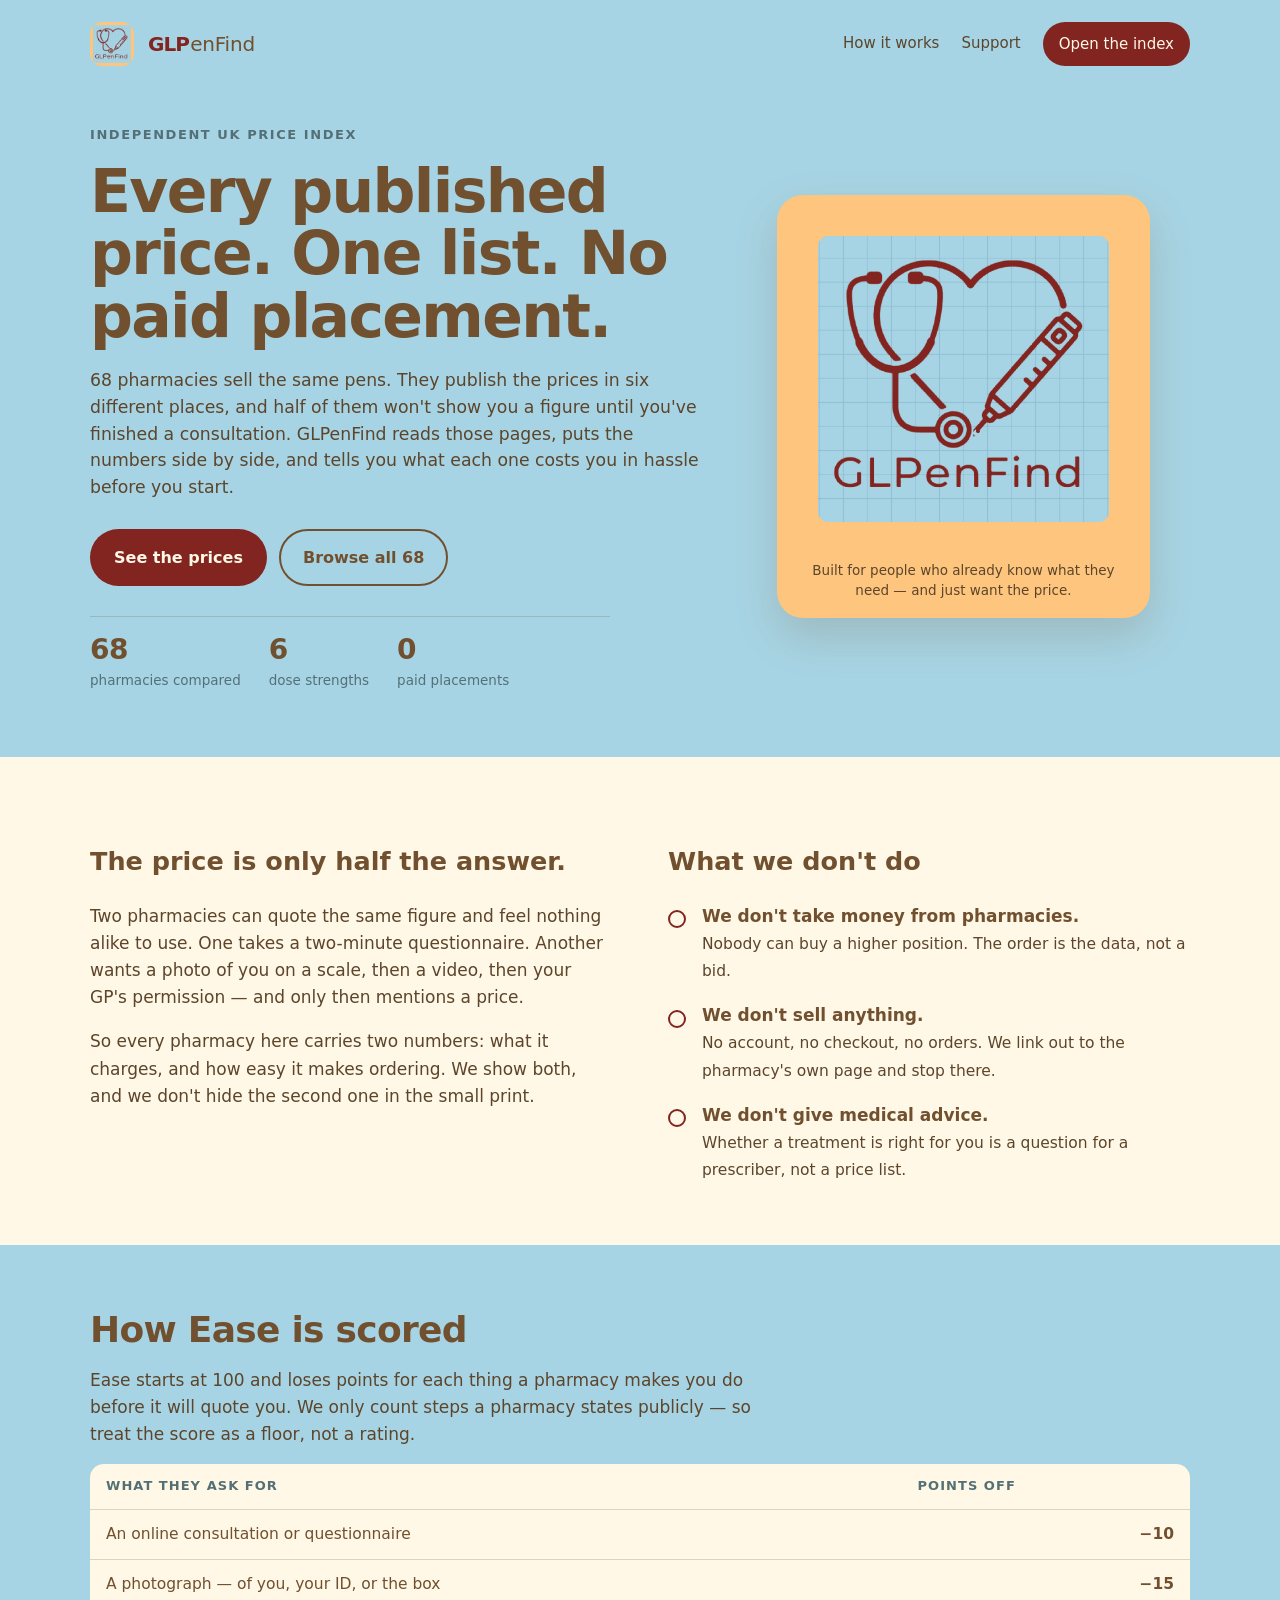
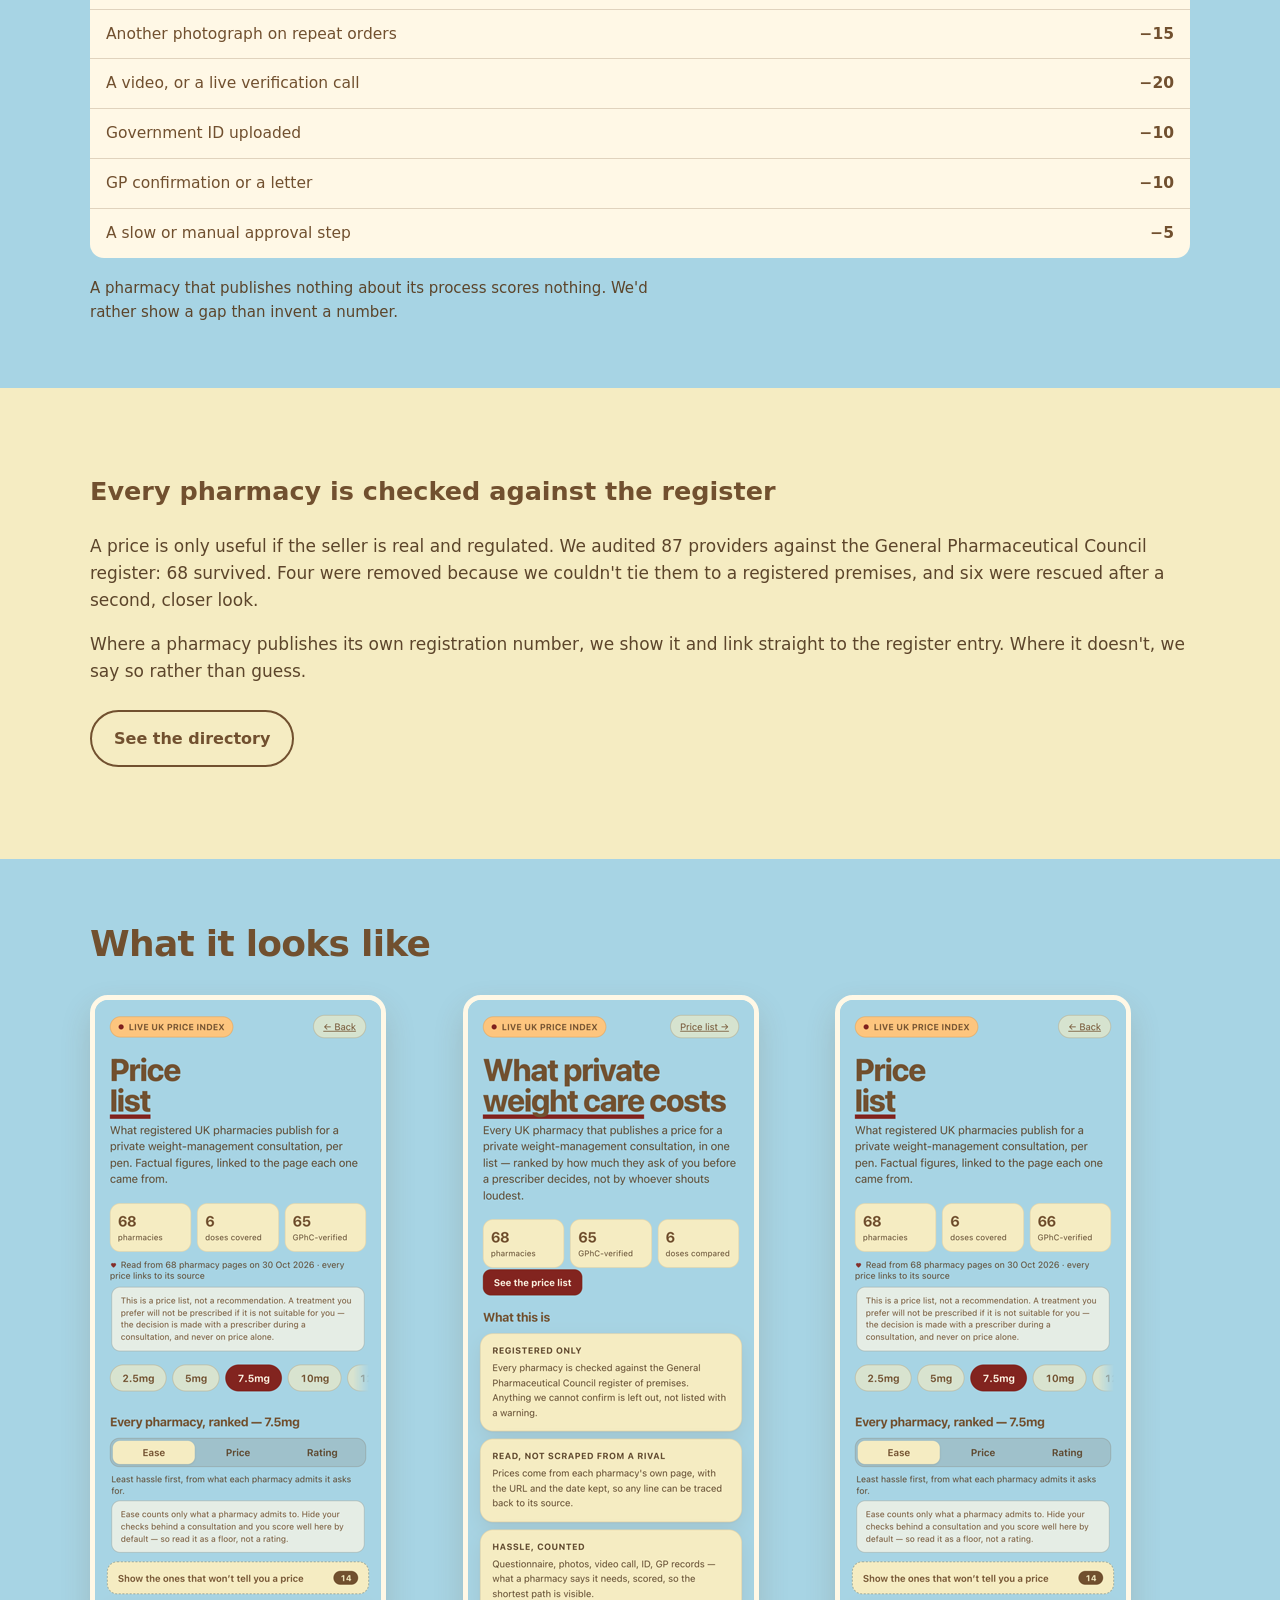
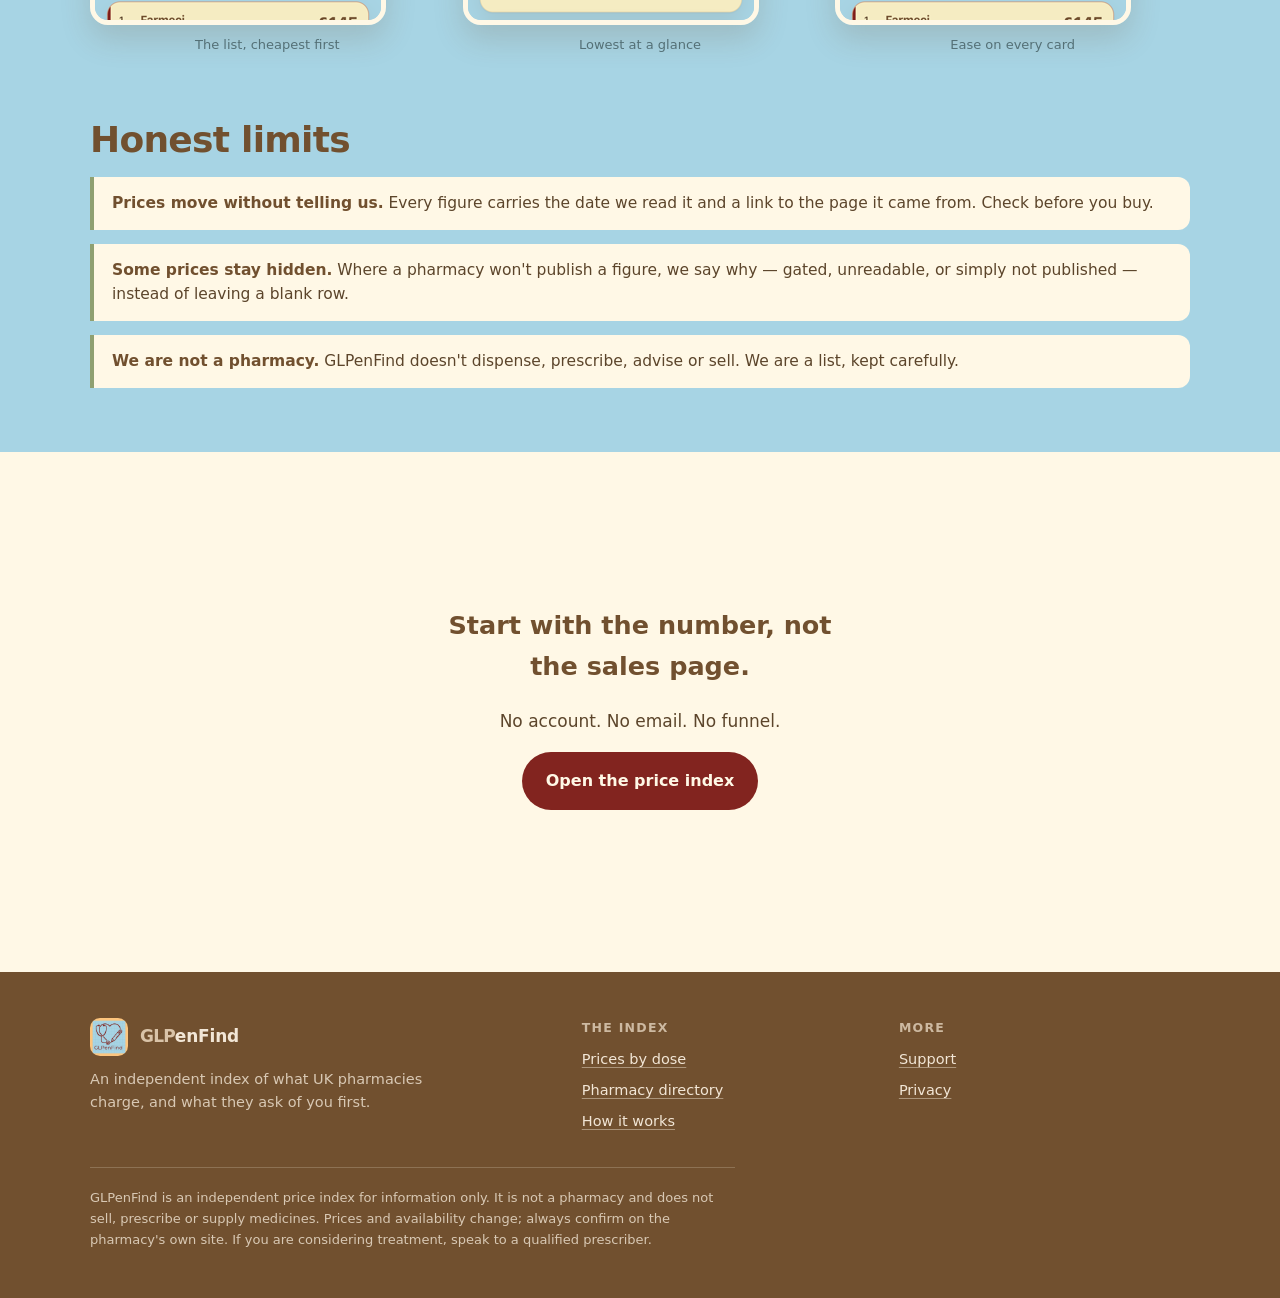
==== index.html @ df2f34f0 "GLPenFind: permanent home on the user Pages domain" ====
<!doctype html>
<html lang="en-GB">
<head>
<meta charset="utf-8">
<meta name="viewport" content="width=device-width, initial-scale=1">
<meta http-equiv="Cache-Control" content="no-store">
<title>GLPenFind — every published price, one list</title>
<meta name="description" content="An independent UK price index for weight-loss pens. 68 pharmacies, six dose strengths, ranked by what you pay and by how much they ask you to prove first.">
<meta name="theme-color" content="#a7d4e4">
<link rel="icon" href="icon-192.png">
<link rel="apple-touch-icon" href="apple-touch-icon.png">
<link rel="stylesheet" href="site.css?v=6">
<style>html{scroll-behavior:smooth}</style>
</head>
<body>
<a class="skip" href="#main">Skip to content</a>

<div class="wrap">
  <header class="masthead">
    <img class="mark" src="img/logo.png" alt="">
    <a class="wordmark" href="index.html"><span class="glp">GLP</span>enFind</a>
    <nav class="nav">
      <a href="how-it-works.html">How it works</a>
      <a href="support.html">Support</a>
      <a class="cta" href="prices.html">Open the index</a>
    </nav>
  </header>
</div>

<main id="main">
  <div class="wrap">
    <section class="hero">
      <div>
        <p class="eyebrow">Independent UK price index</p>
        <h1>Every published price. One list. No paid placement.</h1>
        <p class="lede">68 pharmacies sell the same pens. They publish the prices in six different places, and half of them won't show you a figure until you've finished a consultation. GLPenFind reads those pages, puts the numbers side by side, and tells you what each one costs you in hassle before you start.</p>
        <div class="actions">
          <a class="btn btn-solid" href="prices.html">See the prices</a>
          <a class="btn btn-ghost" href="pharmacies.html">Browse all 68</a>
        </div>
        <div class="stats">
          <div class="stat"><b>68</b><span>pharmacies compared</span></div>
          <div class="stat"><b>6</b><span>dose strengths</span></div>
          <div class="stat"><b>0</b><span>paid placements</span></div>
        </div>
      </div>

      <figure class="hero-art">
        <img src="img/logo-hero.png" alt="GLPenFind logo: a stethoscope and an injection pen forming a heart, on graph paper">
        <figcaption>Built for people who already know what they need — and just want the price.</figcaption>
      </figure>
    </section>
  </div>

  <div class="band">
    <div class="wrap twoup">
      <div>
        <h2>The price is only half the answer.</h2>
        <p class="sub">Two pharmacies can quote the same figure and feel nothing alike to use. One takes a two-minute questionnaire. Another wants a photo of you on a scale, then a video, then your GP's permission — and only then mentions a price.</p>
        <p class="sub">So every pharmacy here carries two numbers: what it charges, and how easy it makes ordering. We show both, and we don't hide the second one in the small print.</p>
      </div>
      <div>
        <h2>What we don't do</h2>
        <ul class="points">
          <li><b>We don't take money from pharmacies.</b><span>Nobody can buy a higher position. The order is the data, not a bid.</span></li>
          <li><b>We don't sell anything.</b><span>No account, no checkout, no orders. We link out to the pharmacy's own page and stop there.</span></li>
          <li><b>We don't give medical advice.</b><span>Whether a treatment is right for you is a question for a prescriber, not a price list.</span></li>
        </ul>
      </div>
    </div>
  </div>

  <div class="wrap">
    <section style="padding:64px 0">
      <h2>How Ease is scored</h2>
      <p class="sub">Ease starts at 100 and loses points for each thing a pharmacy makes you do before it will quote you. We only count steps a pharmacy states publicly — so treat the score as a floor, not a rating.</p>
      <table class="ease-table">
        <thead><tr><th>What they ask for</th><th>Points off</th></tr></thead>
        <tbody>
          <tr><td>An online consultation or questionnaire</td><td>−10</td></tr>
          <tr><td>A photograph — of you, your ID, or the box</td><td>−15</td></tr>
          <tr><td>Another photograph on repeat orders</td><td>−15</td></tr>
          <tr><td>A video, or a live verification call</td><td>−20</td></tr>
          <tr><td>Government ID uploaded</td><td>−10</td></tr>
          <tr><td>GP confirmation or a letter</td><td>−10</td></tr>
          <tr><td>A slow or manual approval step</td><td>−5</td></tr>
        </tbody>
      </table>
      <p class="sub" style="margin-top:18px;font-size:15px">A pharmacy that publishes nothing about its process scores nothing. We'd rather show a gap than invent a number.</p>
    </section>
  </div>

  <div class="band band-card">
    <div class="wrap">
      <h2>Every pharmacy is checked against the register</h2>
      <p class="sub">A price is only useful if the seller is real and regulated. We audited 87 providers against the General Pharmaceutical Council register: 68 survived. Four were removed because we couldn't tie them to a registered premises, and six were rescued after a second, closer look.</p>
      <p class="sub">Where a pharmacy publishes its own registration number, we show it and link straight to the register entry. Where it doesn't, we say so rather than guess.</p>
      <div class="actions" style="margin-top:24px">
        <a class="btn btn-ghost" href="pharmacies.html">See the directory</a>
      </div>
    </div>
  </div>

  <div class="wrap">
    <section style="padding:64px 0">
      <h2>What it looks like</h2>
      <div class="shots">
        <figure>
          <img src="img/shot-prices.png" alt="The price list screen, showing pharmacies ranked with prices per dose">
          <figcaption>The list, cheapest first</figcaption>
        </figure>
        <figure>
          <img src="img/shot-home.png" alt="The home screen showing the lowest price at each dose">
          <figcaption>Lowest at a glance</figcaption>
        </figure>
        <figure>
          <img src="img/shot-ease.png" alt="A pharmacy card showing its Ease score and rating">
          <figcaption>Ease on every card</figcaption>
        </figure>
      </div>
    </section>
  </div>

  <div class="wrap">
    <section style="padding:0 0 64px">
      <h2>Honest limits</h2>
      <ul class="limits">
        <li><b>Prices move without telling us.</b> Every figure carries the date we read it and a link to the page it came from. Check before you buy.</li>
        <li><b>Some prices stay hidden.</b> Where a pharmacy won't publish a figure, we say why — gated, unreadable, or simply not published — instead of leaving a blank row.</li>
        <li><b>We are not a pharmacy.</b> GLPenFind doesn't dispense, prescribe, advise or sell. We are a list, kept carefully.</li>
      </ul>
    </section>
  </div>

  <div class="band">
    <div class="wrap closer">
      <h2>Start with the number, not the sales page.</h2>
      <p class="sub">No account. No email. No funnel.</p>
      <div class="actions">
        <a class="btn btn-solid" href="prices.html">Open the price index</a>
      </div>
    </div>
  </div>
</main>

<footer>
  <div class="wrap">
    <div class="foot-grid">
      <div>
        <div class="foot-brand">
          <img class="mark" src="img/logo.png" alt="">
          <b><span class="glp">GLP</span>enFind</b>
        </div>
        <p style="margin:0;color:#d8c8b4;max-width:40ch">An independent index of what UK pharmacies charge, and what they ask of you first.</p>
      </div>
      <div>
        <h3>The index</h3>
        <ul>
          <li><a href="prices.html">Prices by dose</a></li>
          <li><a href="pharmacies.html">Pharmacy directory</a></li>
          <li><a href="how-it-works.html">How it works</a></li>
        </ul>
      </div>
      <div>
        <h3>More</h3>
        <ul>
          <li><a href="support.html">Support</a></li>
          <li><a href="privacy.html">Privacy</a></li>
        </ul>
      </div>
    </div>
    <p class="disclaimer">GLPenFind is an independent price index for information only. It is not a pharmacy and does not sell, prescribe or supply medicines. Prices and availability change; always confirm on the pharmacy's own site. If you are considering treatment, speak to a qualified prescriber.</p>
  </div>
</footer>
</body>
</html>
---- site.css ----
/* GLPenFind — marketing site. Palette: Apricot & Sky.
   Terracotta (#E1752B) appears only in the logo artwork: at 1.94:1 on the
   field it cannot carry text, so every word here sits in ink or oxblood. */

:root {
  --field: #a7d4e4;
  --card: #f5ecc2;
  --plate: #fff8e6;
  --ink: #71502f;
  --ink-soft: #5c452b;
  --oxblood: #82241f;
  --apricot: #fdc57e;
  --slate: #547076;
  --sage: #8fa071;
  --rule: rgba(113, 80, 47, .22);
  --measure: 62ch;
}

* { box-sizing: border-box; }

html { -webkit-text-size-adjust: 100%; }

body {
  margin: 0;
  background: var(--field);
  color: var(--ink);
  font: 400 17px/1.6 -apple-system, BlinkMacSystemFont, "Segoe UI", Inter, system-ui, sans-serif;
  -webkit-font-smoothing: antialiased;
}

img { max-width: 100%; display: block; }

a { color: var(--oxblood); text-underline-offset: 3px; }

.wrap { width: min(1100px, 100% - 40px); margin-inline: auto; }

.skip {
  position: absolute; left: -9999px; top: 0; background: var(--plate);
  color: var(--ink); padding: 12px 18px; z-index: 10; border-radius: 0 0 10px 0;
}
.skip:focus { left: 0; }

/* ---------- masthead ---------- */

.masthead {
  display: flex; align-items: center; gap: 14px;
  padding: 22px 0 10px;
}
.mark { width: 44px; height: 44px; border-radius: 12px; }
.wordmark {
  font-size: 20px; font-weight: 500; letter-spacing: -.2px; color: var(--ink);
  text-decoration: none;
}
.wordmark .glp { color: var(--oxblood); font-weight: 700; letter-spacing: -.9px; margin-right: 1px; }

.nav { margin-left: auto; display: flex; gap: 22px; align-items: center; }
.nav a {
  color: var(--ink-soft); text-decoration: none; font-size: 15px; font-weight: 500;
  padding: 6px 0; border-bottom: 2px solid transparent;
}
.nav a:hover, .nav a:focus-visible { border-bottom-color: var(--oxblood); color: var(--oxblood); }
.nav .cta {
  background: var(--oxblood); color: var(--plate); padding: 10px 16px;
  border-radius: 999px; border-bottom: 0;
}
.nav .cta:hover, .nav .cta:focus-visible { background: #6d1c18; color: var(--plate); }

/* ---------- hero ---------- */

.hero { padding: 26px 0 54px; display: grid; gap: 34px; }
@media (min-width: 900px) {
  .hero { grid-template-columns: 1.15fr .85fr; align-items: center; padding: 44px 0 64px; }
}

.eyebrow {
  display: inline-block; font-size: 13px; font-weight: 600; letter-spacing: .12em;
  text-transform: uppercase; color: var(--slate); margin: 0 0 14px;
}

h1 {
  font-size: clamp(34px, 5.4vw, 60px); line-height: 1.04; letter-spacing: -.028em;
  margin: 0 0 20px; font-weight: 600; text-wrap: balance;
}

.lede {
  font-size: clamp(17px, 1.35vw, 20px); line-height: 1.55; color: var(--ink-soft);
  max-width: var(--measure); margin: 0 0 28px; text-wrap: pretty;
}

.actions { display: flex; flex-wrap: wrap; gap: 12px; margin-bottom: 30px; }
.btn {
  display: inline-block; text-decoration: none; font-weight: 600; font-size: 16px;
  padding: 14px 22px; border-radius: 999px; border: 2px solid transparent;
  transition: transform .12s ease, background .12s ease;
}
.btn-solid { background: var(--oxblood); color: var(--plate); }
.btn-solid:hover, .btn-solid:focus-visible { background: #6d1c18; transform: translateY(-1px); }
.btn-ghost { border-color: var(--ink); color: var(--ink); }
.btn-ghost:hover, .btn-ghost:focus-visible { background: var(--card); transform: translateY(-1px); }

.stats {
  display: flex; flex-wrap: wrap; gap: 28px; padding: 18px 0 0;
  border-top: 1px solid var(--rule); max-width: 520px;
}
.stat b { display: block; font-size: 28px; line-height: 1.1; letter-spacing: -.02em; }
.stat span { font-size: 13.5px; color: var(--slate); }

.hero-art {
  background: var(--apricot); border-radius: 26px; padding: 18px 18px 10px;
  box-shadow: 0 18px 44px rgba(113, 80, 47, .2);
}
.hero-art img { border-radius: 14px; width: 100%; display: block; }
.hero-art figcaption {
  font-size: 13.5px; color: var(--ink-soft); margin: 16px 6px 8px;
  text-align: center; line-height: 1.45;
}

/* ---------- sections ---------- */

.band { background: var(--plate); padding: 62px 0; }
.band-card { background: var(--card); }

section h2 {
  font-size: clamp(25px, 3vw, 36px); line-height: 1.15; letter-spacing: -.02em;
  margin: 0 0 16px; font-weight: 600; max-width: 26ch; text-wrap: balance;
}
section p { max-width: var(--measure); margin: 0 0 16px; }
section p:last-child { margin-bottom: 0; }
.sub { color: var(--ink-soft); }

.twoup { display: grid; gap: 34px; }
@media (min-width: 860px) { .twoup { grid-template-columns: 1fr 1fr; gap: 56px; align-items: start; } }

.points { list-style: none; margin: 0; padding: 0; display: grid; gap: 18px; }
.points li { padding-left: 34px; position: relative; }
.points li::before {
  content: ""; position: absolute; left: 0; top: .45em; width: 14px; height: 14px;
  border-radius: 50%; border: 2px solid var(--oxblood);
}
.points b { display: block; font-size: 17px; }
.points span { color: var(--ink-soft); font-size: 15.5px; }

/* ease table */

.ease-table {
  width: 100%; border-collapse: collapse; font-size: 15.5px;
  background: var(--plate); border-radius: 14px; overflow: hidden;
}
.ease-table th, .ease-table td { text-align: left; padding: 12px 16px; border-bottom: 1px solid var(--rule); }
.ease-table th { font-size: 13px; letter-spacing: .08em; text-transform: uppercase; color: var(--slate); font-weight: 600; }
.ease-table tr:last-child td { border-bottom: 0; }
.ease-table td:last-child { text-align: right; font-variant-numeric: tabular-nums; font-weight: 600; }

/* screenshots */

.shots { display: grid; grid-template-columns: repeat(3, 1fr); gap: 18px; margin-top: 30px; }
.shots figure { margin: 0; }
.shots img {
  border-radius: 18px; box-shadow: 0 14px 30px rgba(113, 80, 47, .18);
  border: 5px solid var(--plate);
}
.shots figcaption { font-size: 13px; color: var(--slate); margin-top: 10px; text-align: center; }
@media (max-width: 700px) { .shots { grid-template-columns: 1fr 1fr; } .shots figure:last-child { display: none; } }

/* limits */

.limits { display: grid; gap: 14px; margin: 0; padding: 0; list-style: none; }
.limits li {
  background: var(--plate); border-left: 4px solid var(--sage); border-radius: 0 12px 12px 0;
  padding: 14px 18px; font-size: 15.5px; color: var(--ink-soft);
}
.limits b { color: var(--ink); }

/* ---------- closing CTA ---------- */

.closer { text-align: center; padding: 70px 0; }
.closer h2 { margin-inline: auto; max-width: 22ch; }
.closer p { margin-inline: auto; }
.closer .actions { justify-content: center; }

/* ---------- footer ---------- */

footer {
  background: var(--ink); color: #f2e6d6; padding: 46px 0 34px; font-size: 14.5px;
}
footer a { color: #f2e6d6; text-decoration-color: rgba(242, 230, 214, .45); }
.foot-grid { display: grid; gap: 26px; }
@media (min-width: 760px) { .foot-grid { grid-template-columns: 1.6fr 1fr 1fr; } }
.foot-brand { display: flex; align-items: center; gap: 12px; margin-bottom: 12px; }
.foot-brand .mark { width: 38px; height: 38px; border-radius: 10px; }
.foot-brand b { font-size: 17px; letter-spacing: -.2px; }
.foot-brand .glp { color: #d9c3a8; letter-spacing: -.8px; }
footer h3 {
  font-size: 12.5px; text-transform: uppercase; letter-spacing: .1em;
  color: #cdb9a1; margin: 0 0 10px; font-weight: 600;
}
footer ul { list-style: none; margin: 0; padding: 0; display: grid; gap: 8px; }
.disclaimer {
  margin-top: 34px; padding-top: 20px; border-top: 1px solid rgba(242, 230, 214, .22);
  color: #d8c8b4; font-size: 13px; max-width: 78ch;
}

@media (prefers-reduced-motion: reduce) {
  * { transition: none !important; }
}

/* ---------- small screens: brand on one line, nav on the next ---------- */
@media (max-width: 660px) {
  .masthead { flex-wrap: wrap; gap: 10px; padding: 16px 0 8px; }
  .mark { width: 38px; height: 38px; border-radius: 10px; }
  .wordmark { font-size: 18px; }
  .nav {
    width: 100%; margin-left: 0; justify-content: space-between;
    gap: 10px; border-top: 1px solid var(--rule); padding-top: 10px;
  }
  .nav a { white-space: nowrap; font-size: 14px; }
  .nav .cta { padding: 9px 14px; font-size: 14px; }
  .hero { padding-top: 18px; }
  .stats { gap: 20px; }
}
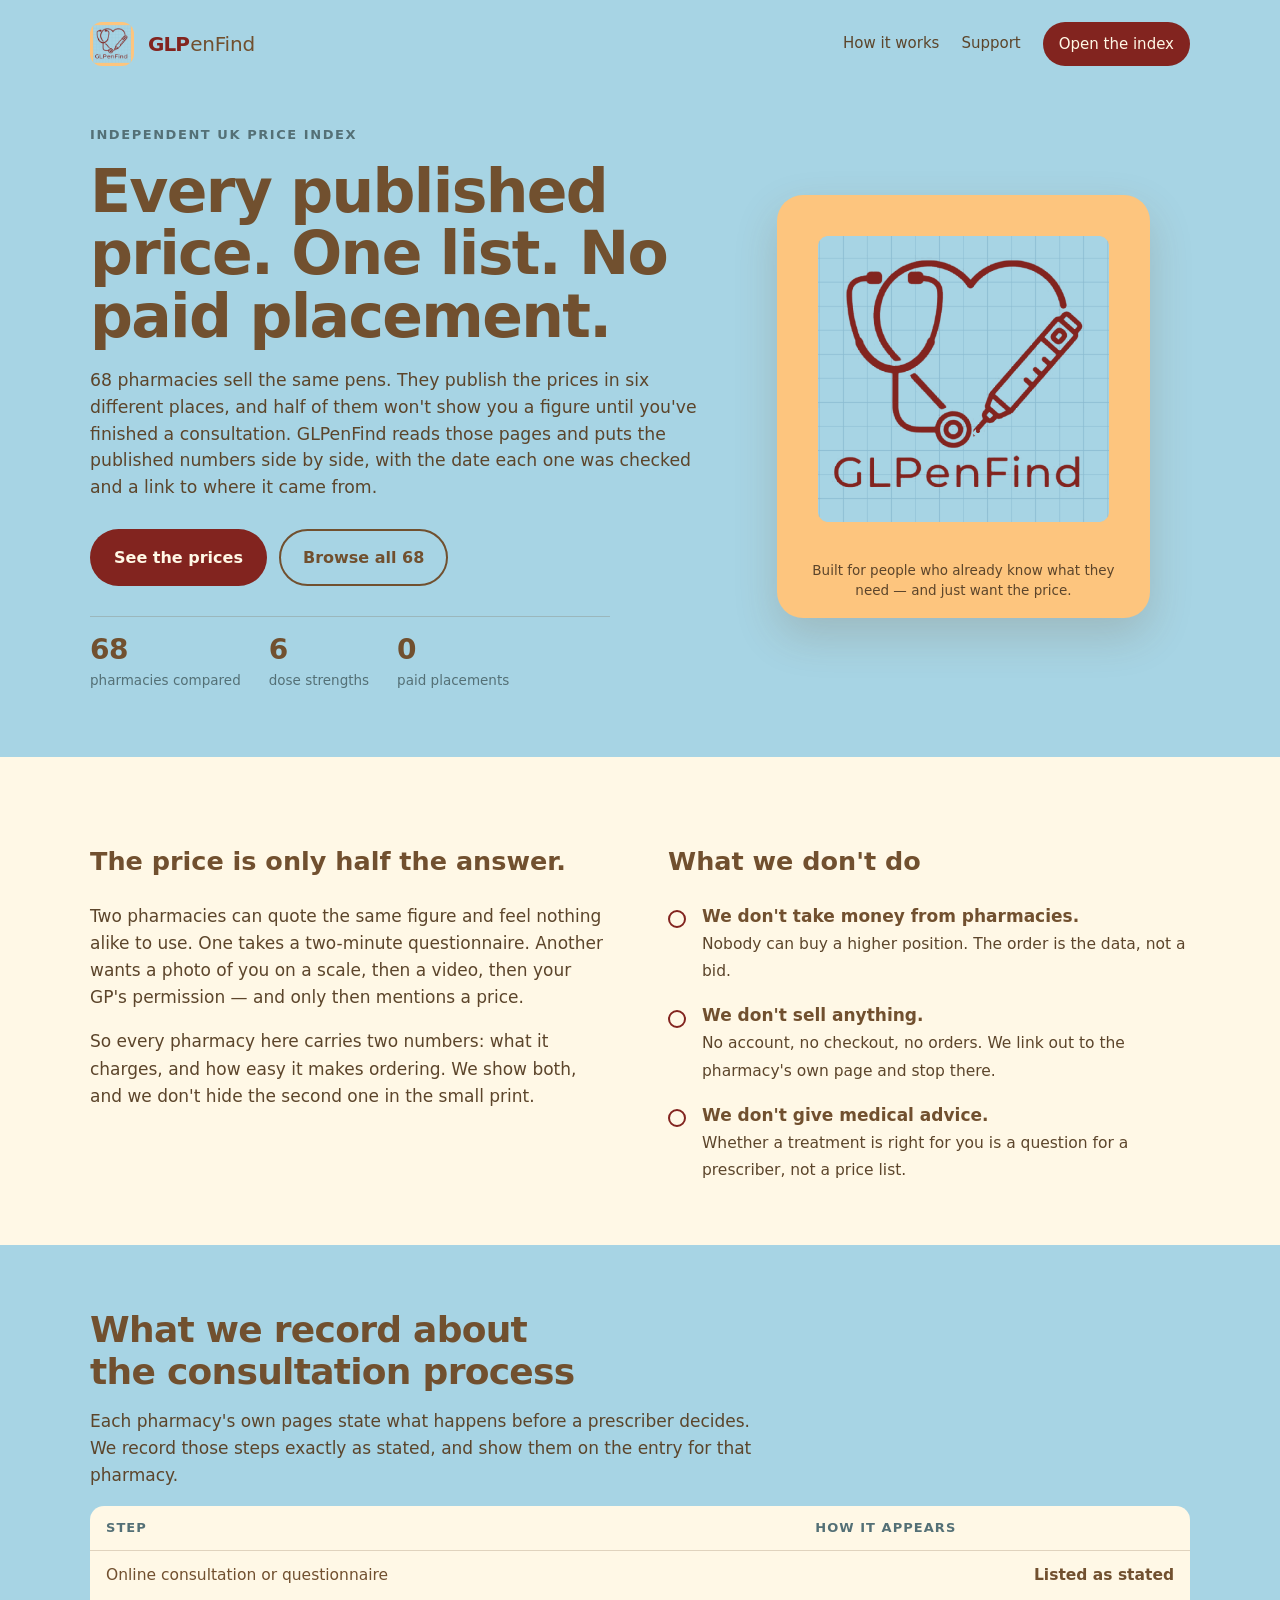
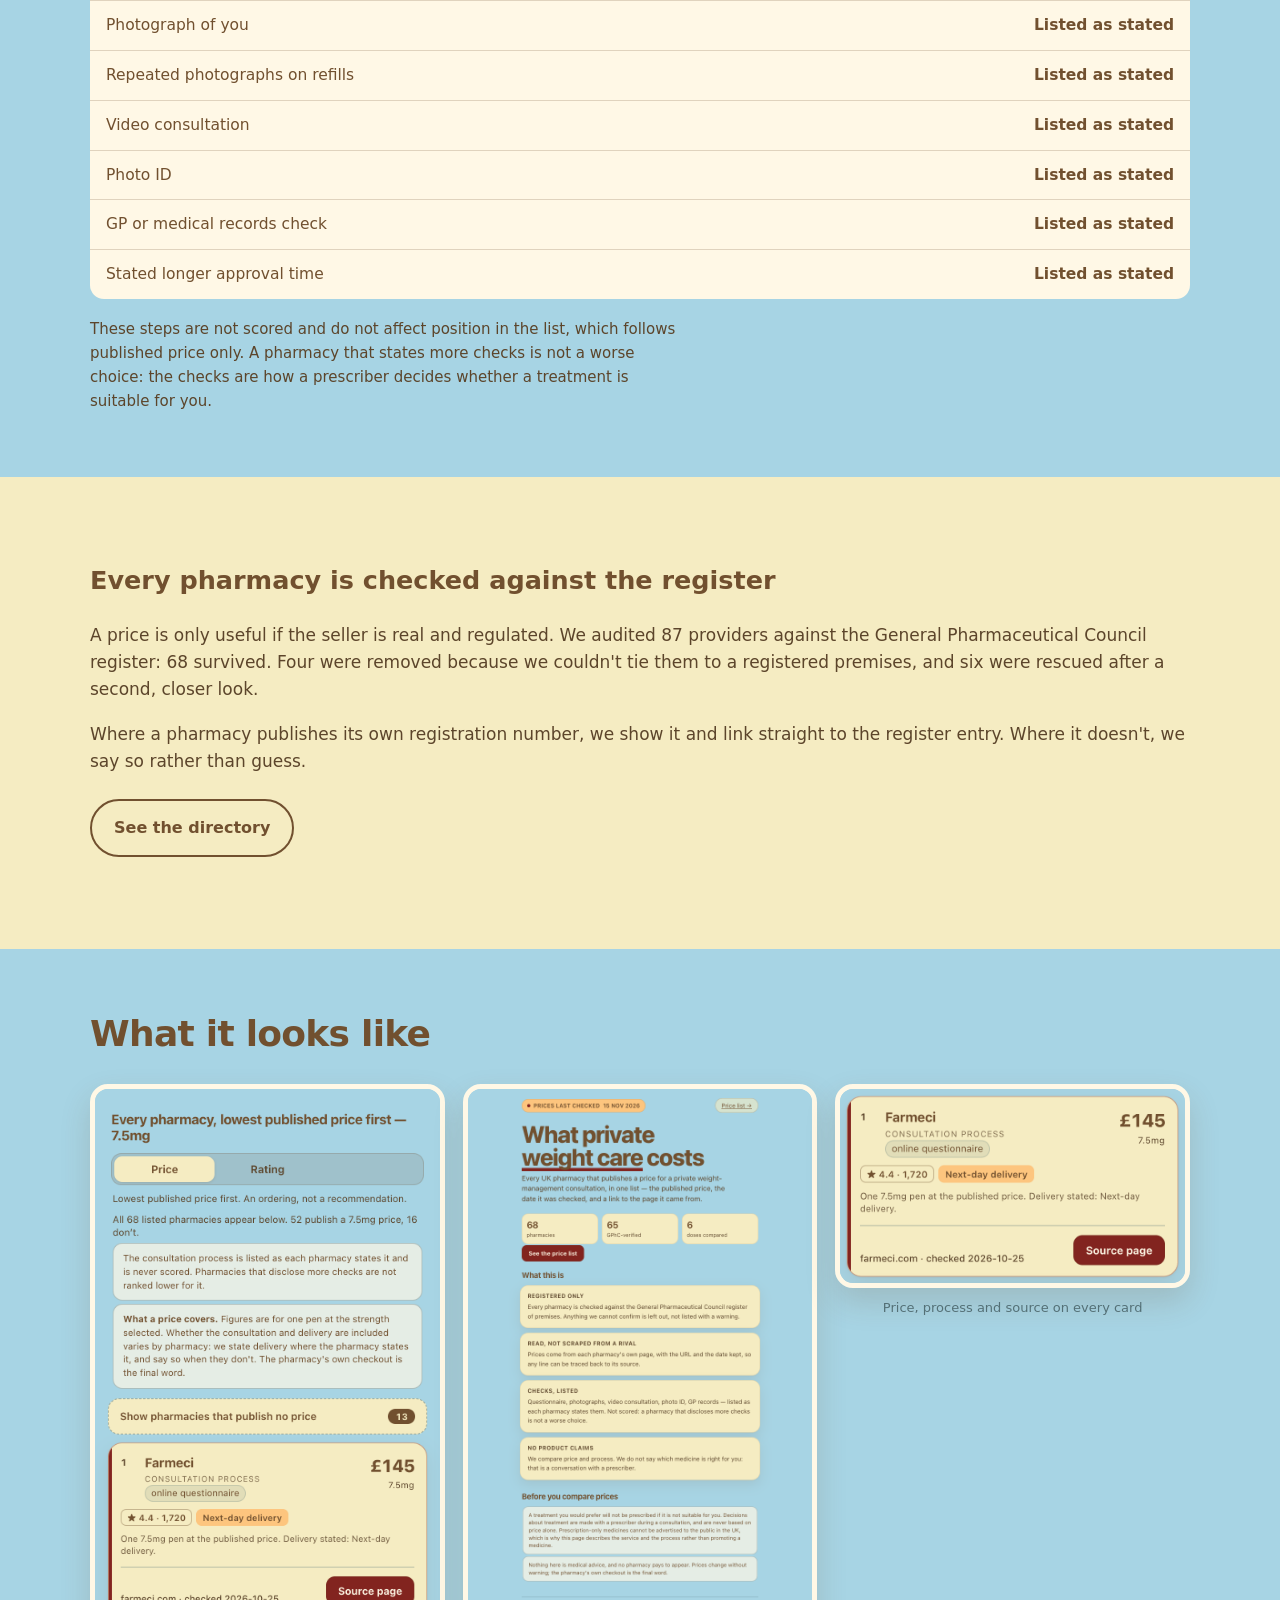
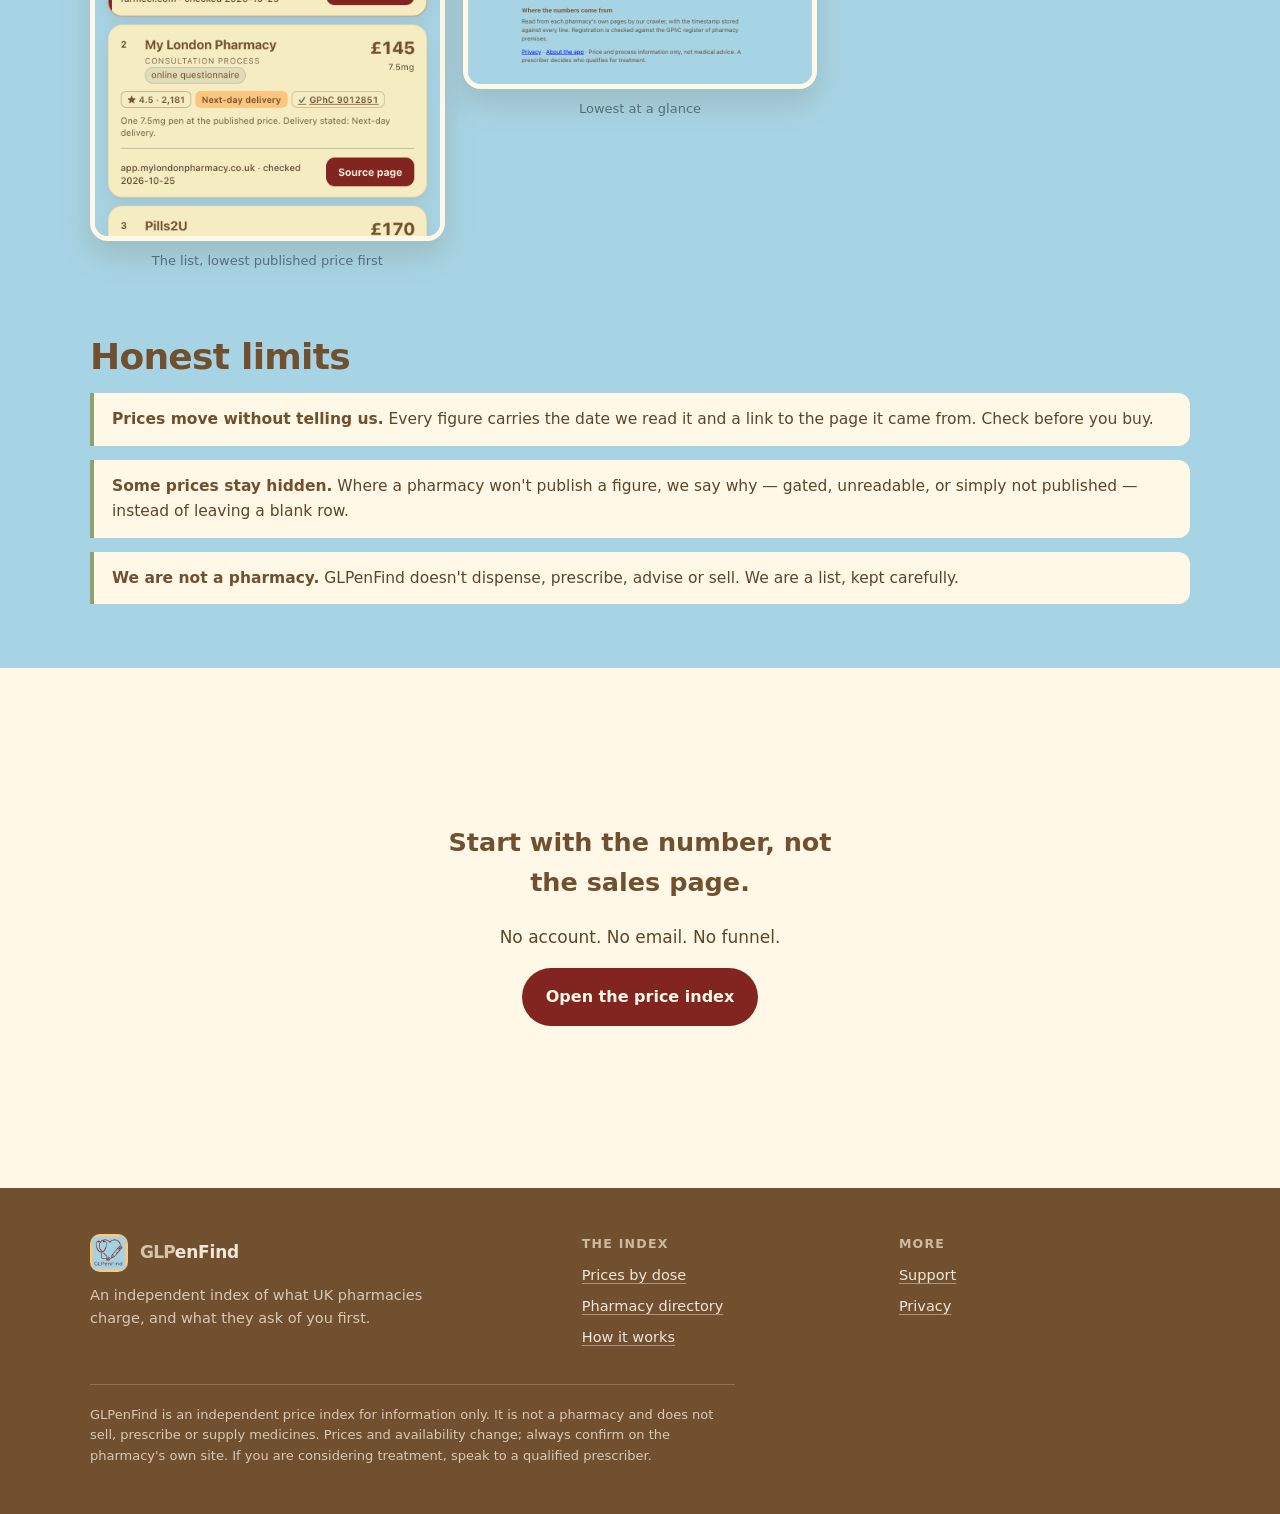
==== commit 3227c204: "Neutral wording, no ordering score, accurate checked dates" ====
--- a/index.html
+++ b/index.html
@@ -5,7 +5,7 @@
 <meta name="viewport" content="width=device-width, initial-scale=1">
 <meta http-equiv="Cache-Control" content="no-store">
 <title>GLPenFind — every published price, one list</title>
-<meta name="description" content="An independent UK price index for weight-loss pens. 68 pharmacies, six dose strengths, ranked by what you pay and by how much they ask you to prove first.">
+<meta name="description" content="An independent UK price index for weight-loss pens. 68 pharmacies, six dose strengths, with the published price, the date it was checked, and a link to the source page.">
 <meta name="theme-color" content="#a7d4e4">
 <link rel="icon" href="icon-192.png">
 <link rel="apple-touch-icon" href="apple-touch-icon.png">
@@ -33,7 +33,7 @@
       <div>
         <p class="eyebrow">Independent UK price index</p>
         <h1>Every published price. One list. No paid placement.</h1>
-        <p class="lede">68 pharmacies sell the same pens. They publish the prices in six different places, and half of them won't show you a figure until you've finished a consultation. GLPenFind reads those pages, puts the numbers side by side, and tells you what each one costs you in hassle before you start.</p>
+        <p class="lede">68 pharmacies sell the same pens. They publish the prices in six different places, and half of them won't show you a figure until you've finished a consultation. GLPenFind reads those pages and puts the published numbers side by side, with the date each one was checked and a link to where it came from.</p>
         <div class="actions">
           <a class="btn btn-solid" href="prices.html">See the prices</a>
           <a class="btn btn-ghost" href="pharmacies.html">Browse all 68</a>
@@ -72,21 +72,21 @@
 
   <div class="wrap">
     <section style="padding:64px 0">
-      <h2>How Ease is scored</h2>
-      <p class="sub">Ease starts at 100 and loses points for each thing a pharmacy makes you do before it will quote you. We only count steps a pharmacy states publicly — so treat the score as a floor, not a rating.</p>
+      <h2>What we record about the consultation process</h2>
+      <p class="sub">Each pharmacy's own pages state what happens before a prescriber decides. We record those steps exactly as stated, and show them on the entry for that pharmacy.</p>
       <table class="ease-table">
-        <thead><tr><th>What they ask for</th><th>Points off</th></tr></thead>
+        <thead><tr><th>Step</th><th>How it appears</th></tr></thead>
         <tbody>
-          <tr><td>An online consultation or questionnaire</td><td>−10</td></tr>
-          <tr><td>A photograph — of you, your ID, or the box</td><td>−15</td></tr>
-          <tr><td>Another photograph on repeat orders</td><td>−15</td></tr>
-          <tr><td>A video, or a live verification call</td><td>−20</td></tr>
-          <tr><td>Government ID uploaded</td><td>−10</td></tr>
-          <tr><td>GP confirmation or a letter</td><td>−10</td></tr>
-          <tr><td>A slow or manual approval step</td><td>−5</td></tr>
+          <tr><td>Online consultation or questionnaire</td><td>Listed as stated</td></tr>
+          <tr><td>Photograph of you</td><td>Listed as stated</td></tr>
+          <tr><td>Repeated photographs on refills</td><td>Listed as stated</td></tr>
+          <tr><td>Video consultation</td><td>Listed as stated</td></tr>
+          <tr><td>Photo ID</td><td>Listed as stated</td></tr>
+          <tr><td>GP or medical records check</td><td>Listed as stated</td></tr>
+          <tr><td>Stated longer approval time</td><td>Listed as stated</td></tr>
         </tbody>
       </table>
-      <p class="sub" style="margin-top:18px;font-size:15px">A pharmacy that publishes nothing about its process scores nothing. We'd rather show a gap than invent a number.</p>
+      <p class="sub" style="margin-top:18px;font-size:15px">These steps are not scored and do not affect position in the list, which follows published price only. A pharmacy that states more checks is not a worse choice: the checks are how a prescriber decides whether a treatment is suitable for you.</p>
     </section>
   </div>
 
@@ -106,16 +106,16 @@
       <h2>What it looks like</h2>
       <div class="shots">
         <figure>
-          <img src="img/shot-prices.png" alt="The price list screen, showing pharmacies ranked with prices per dose">
-          <figcaption>The list, cheapest first</figcaption>
+          <img src="img/shot-prices.png" alt="The price list screen, showing pharmacies by published price at the selected dose">
+          <figcaption>The list, lowest published price first</figcaption>
         </figure>
         <figure>
           <img src="img/shot-home.png" alt="The home screen showing the lowest price at each dose">
           <figcaption>Lowest at a glance</figcaption>
         </figure>
         <figure>
-          <img src="img/shot-ease.png" alt="A pharmacy card showing its Ease score and rating">
-          <figcaption>Ease on every card</figcaption>
+          <img src="img/shot-ease.png" alt="A pharmacy card showing the published price, the consultation process it states, and a link to the source page">
+          <figcaption>Price, process and source on every card</figcaption>
         </figure>
       </div>
     </section>
